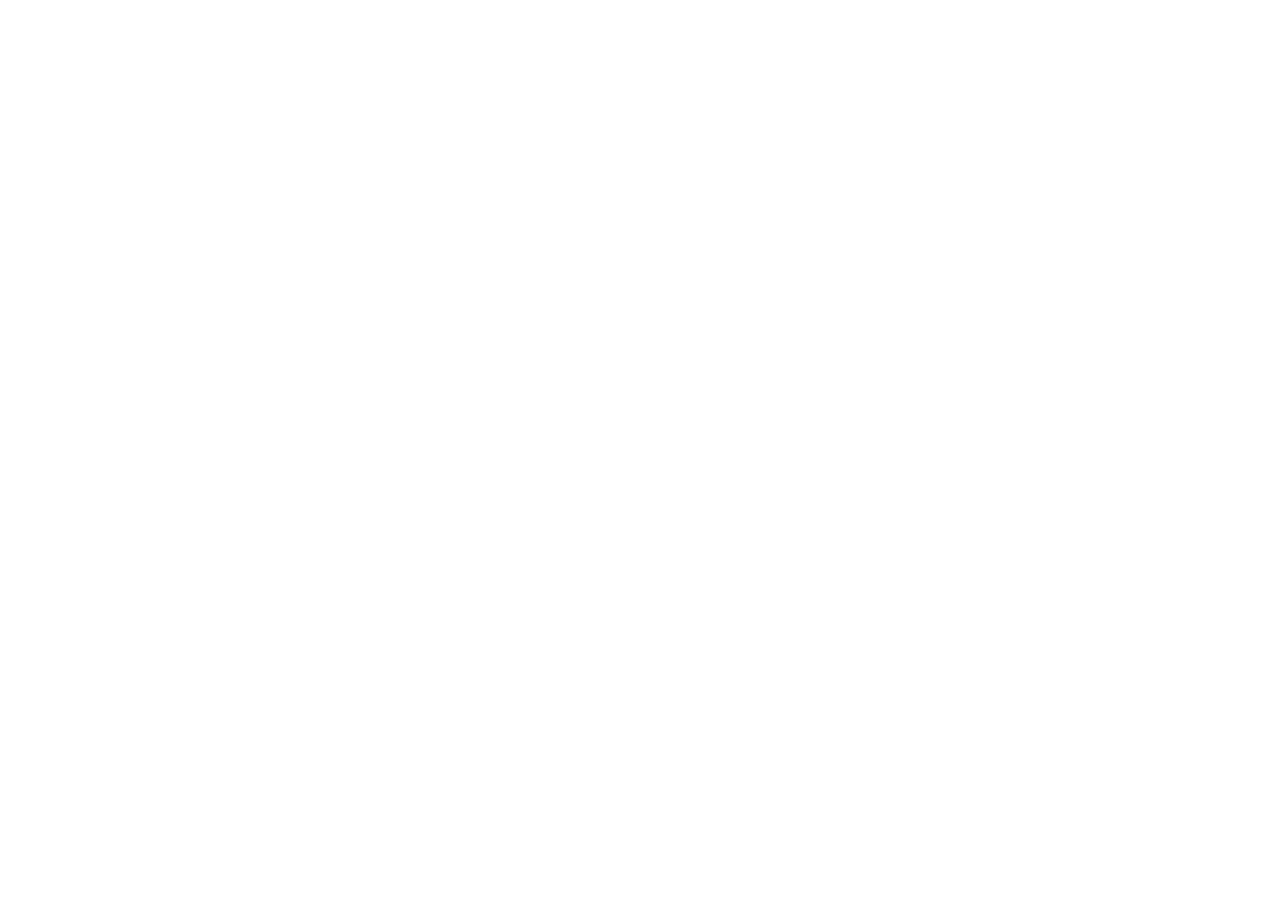
==== catering-events.html @ 167473fc "organizing folder and files, crerate html pages and css pages. Add images and icons and base html an" ====
<!DOCTYPE html>
<html lang="en">
<head>
    <meta charset="UTF-8">
    <meta name="viewport" content="width=device-width, initial-scale=1.0">
    
    <!-- Fonts from Google Fonts - Autour One and Inter -->
     <link rel="preconnect" href="https://fonts.googleapis.com">
<link rel="preconnect" href="https://fonts.gstatic.com" crossorigin>
<link href="https://fonts.googleapis.com/css2?family=Autour+One&family=Inter:ital,opsz,wght@0,14..32,100..900;1,14..32,100..900&display=swap" rel="stylesheet">

    <!-- CSS Link -->
     <link rel="stylesheet" href="css/main.css">
     
    <title>Catering & Events Page</title>
</head>
<body>
    
</body>
</html>
---- css/main.css ----
/* http://meyerweb.com/eric/tools/css/reset/ 
   v2.0 | 20110126
   License: none (public domain)
*/

html, body, div, span, applet, object, iframe,
h1, h2, h3, h4, h5, h6, p, blockquote, pre,
a, abbr, acronym, address, big, cite, code,
del, dfn, em, img, ins, kbd, q, s, samp,
small, strike, strong, sub, sup, tt, var,
b, u, i, center,
dl, dt, dd, ol, ul, li,
fieldset, form, label, legend,
table, caption, tbody, tfoot, thead, tr, th, td,
article, aside, canvas, details, embed, 
figure, figcaption, footer, header, hgroup, 
menu, nav, output, ruby, section, summary,
time, mark, audio, video {
	margin: 0;
	padding: 0;
	border: 0;
	font-size: 100%;
	font: inherit;
	vertical-align: baseline;
}
/* HTML5 display-role reset for older browsers */
article, aside, details, figcaption, figure, 
footer, header, hgroup, menu, nav, section {
	display: block;
}
body {
	line-height: 1;
}
ol, ul {
	list-style: none;
}
blockquote, q {
	quotes: none;
}
blockquote:before, blockquote:after,
q:before, q:after {
	content: '';
	content: none;
}
table {
	border-collapse: collapse;
	border-spacing: 0;
}
/***********************
END OF CSS RESET  
************************/

/* MY STYLING */
/* I gonna start stablishing the root to create the colour palette that I used on Figma and the fonts and sizes to try to maintain a pattern for the website */
:root{
    /* MY COLOURS */
    --eggplant: #8C3573;
    --avocado: #ABC510;
    --pumpkin: #FF991C;
    --beige: #F0EAD6;
    --brown: #704214;

    /* MY FONTS (FAMILIES) */
    --font-heading: "Autour One", serif;
    --font-body: "Inter", sans-serif;

    /* FONT SIZES (for Mobile Version) based on my Figma Design
    I found the values in px on Figma and I converted in a Website that I found on Google to put them into rem */
    /* HEADING SIZES */
    --fs-h1: 2rem; /* 32px */
    --fs-h2: 1.375rem; /* 22px */
    --fs-h3: 1.25rem; /* 20px */
    --fs-h4: 1rem; /* 16px */

    /* BODY TEXT SIZES */
    --fs-body: 1rem; /* 16px */ /* For some paragraphs because varies based on the size of the screen */
    --fs-body-small: 0.75rem; /* 12px */

    /* BUTTON SIZES */
    --fs-button: 1rem; /* 16px */ /* There are some buttons in my page what I needed to put smaller that's why there're 2 different sizes of the font-button */
    --fs-button-small: 0.75rem; /* 12px */
}
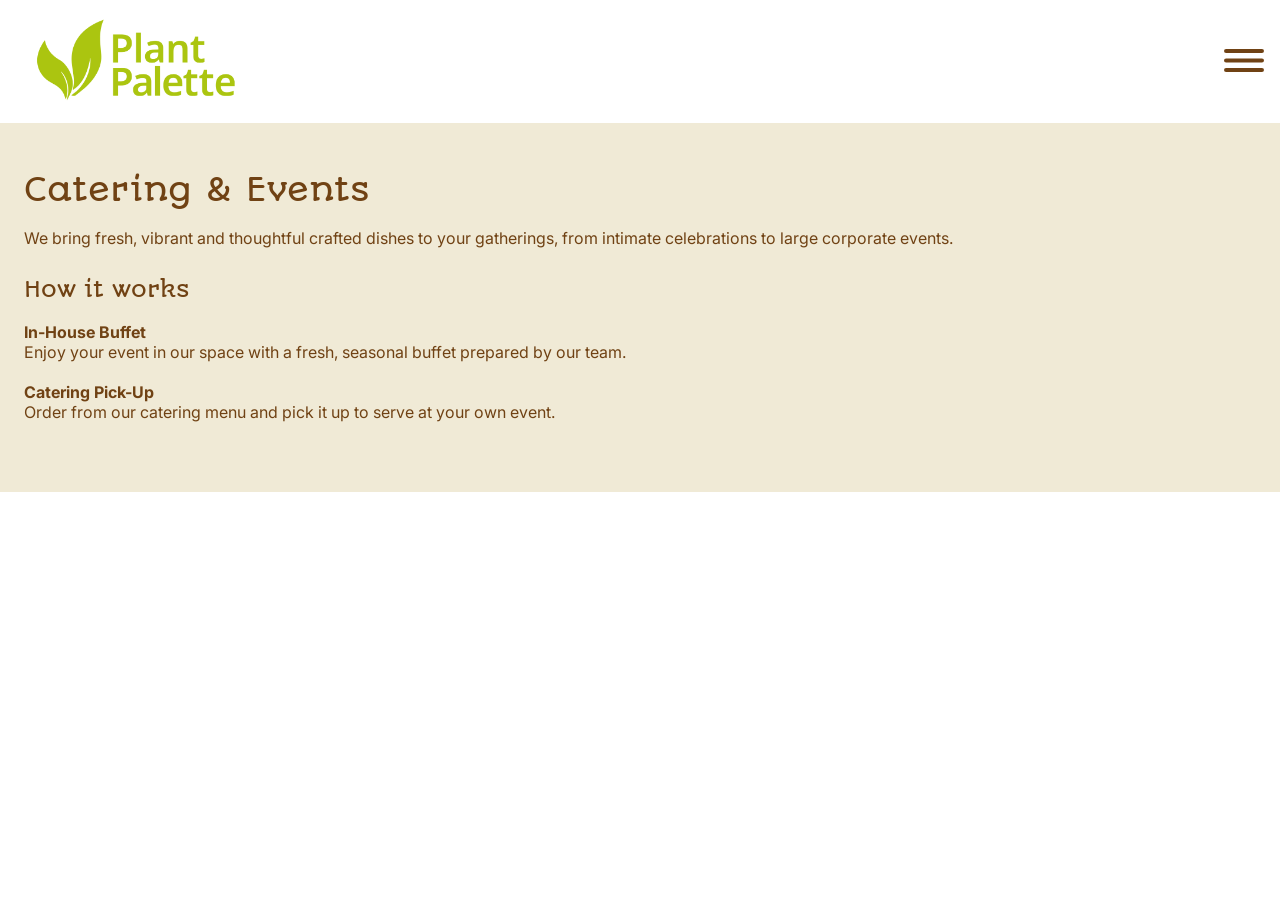
==== commit d77249da: "header and 1st section of the page" ====
--- a/catering-events.html
+++ b/catering-events.html
@@ -15,6 +15,66 @@
     <title>Catering & Events Page</title>
 </head>
 <body>
-    
+    <!-- HEADER
+     LOGO + HAMBURGUER + LINE SECTION DIVIDER 
+     I copied and pasted the same header from the other pages -->
+    <!-- Organazing the Header Menu for Mobile First wich is a Hamburguer Menu Icon to open the dropdown to the menu for mvoile, the icon I did on Figma as SVG as well the x-button to close the hambuguer -->
+    <header class="site-header"> <!-- This is the class for the whole header -->
+        <!-- For this section and probably for the footer I just copied and pasted from my index.html because the header and the footer are the same in all pages. As I said, I copied and pasted from my index.html so the code for this section is the same and the comments as well. The new comments is gonna appear at some point while I'm developing the body of the site -->
+
+        <!-- DROPDOWN MENU - HAMBURGUER AND X -->
+         <input type="checkbox" id="dropdown-box" class="dropdown-checkbox">
+
+        <!-- Div for the top of the header of the page, when it is logo and the hamburguer icon -->
+        <div class="header-top">
+            <!-- LOGO -->
+             <a href="index.html" class="logo">
+                <img src="assets/images/logo-plantpalette.png" alt="Plant Palette Green Logo">
+             </a>
+
+            <!-- Hamburguer ICON - for the mobile's menu -->
+              <label for="dropdown-box" class="dropdown-open">
+                <img src="assets/icons/hamburguer-menu-icon.svg" alt="Hamburguer Icon to open the mobile's menu">
+              </label>
+        </div>
+
+            <!-- MENU MOBILE -->
+             <nav class="mobile-nav">
+                <!-- X ICON to close the dropdown that I opened using the hamburguer -->
+                 <label for="dropdown-box" class="dropdown-close">
+                    <img src="assets/icons/x-button.svg" alt="X Button to close the dropdown menu">
+                 </label>
+
+                 <!-- List for the Navigation Menu properly -->
+                  <ul>
+                    <li><a href="index.html">Home</a></li>
+                    <li><a href="#">About</a></li>
+                    <li><a href="menu.html">Our Menu</a></li>
+                    <li><a href="catering-events.html">Catering & Events</a></li>
+                    <li><a href="#">Contact</a></li>
+                    <!-- Pages that I put # it is pages that I have in the Menu but they're not designed. The other ones, I linked to their own page. -->
+                  </ul>
+             </nav>
+    </header>
+
+    <!-- 1ST SECTION - CATERING & EVENTS/HOW IT WORKS -->
+     <section class="catering-hero">
+        <h1 class="catering-title">Catering & Events</h1>
+        <p class="catering-intro">
+            We bring fresh, vibrant and thoughtful crafted dishes to your gatherings, from intimate celebrations to large corporate events.
+        </p>
+
+        <h2 class="catering-subtitle">How it works</h2>
+
+        <div class="catering-option">
+            <p class="catering-option-title">In-House Buffet</p>
+            <p class="catering-option-text">Enjoy your event in our space with a fresh, seasonal buffet prepared by our team.</p>
+        </div>
+
+        <div class="catering-option">
+            <p class="catering-option-title">Catering Pick-Up</p>
+            <p class="catering-option-text">Order from our catering menu and pick it up to serve at your own event.</p>
+        </div>
+     </section>
 </body>
 </html>
--- a/css/main.css
+++ b/css/main.css
@@ -79,4 +79,630 @@
     /* BUTTON SIZES */
     --fs-button: 1rem; /* 16px */ /* There are some buttons in my page what I needed to put smaller that's why there're 2 different sizes of the font-button */
     --fs-button-small: 0.75rem; /* 12px */
-}+}
+
+/* Setting the sizes and colours, the characteristics of the text based on my Figma design */
+body{
+    font-family: var(--font-body);
+    font-size: var(--fs-body);
+    color: var(--brown);
+    background-color: white;
+}
+
+h1{ /* The H1 I just used for the text in the overlay for the hero banner image */
+    font-family: var(--font-heading);
+    font-size: var(--fs-h1);
+    color: var(--beige);
+}
+
+/* Most of the others "h" is brown, but there are some specific points that is beige, and for this I gonna do in the point specifically, but since most of them are brown i gonna set it up as brown */
+h2{
+    font-family: var(--font-heading);
+    font-size: var(--fs-h2);
+    color: var(--brown);
+}
+
+h3{
+    font-family: var(--font-heading);
+    font-size: var(--fs-h3);
+    color: var(--brown);
+}
+
+h4{
+    font-family: var(--font-heading);
+    font-size: var(--fs-h4);
+    color: var(--brown);
+}
+
+/* I have 2 different types of paragraphs, in some cases they're body-small and other cases they're just body. I choose to put as body (16px) to pick the specific sections that I used 12px to change in that section  */
+p{
+    font-family: var(--font-body);
+    font-size: var(--fs-body);
+    color: var(--brown);
+}
+
+/* HEADER - MENU NAV */
+/* Styling the Dropdown Menu */
+.dropdown-checkbox{
+    display: none; /* To hide the checkbox */
+}
+
+.header-top{
+    display: flex; /* To put the items in a row because flex as a default is a row. So at this point the logo and the hamburguer are in the same row */
+    justify-content: space-between;
+    align-items: center;
+    padding: 1rem;
+}
+
+.dropdown-open img{ /* Adjusting the size of the hamburguer icon */
+    width: 40px;
+    height: auto;
+    cursor: pointer;
+}
+
+.logo img{ /* Adjusting the size of the logo */
+    width: 240px;
+    height: auto;
+}
+
+/* Setting the nav-menu "inside" of the hamburguer with it own features like colours and text */
+.mobile-nav{
+    position: fixed; /* This is to fix the menu to do not scroll with the page */
+    top: -100%; /* starts out of the screen and comes from the top like "hidding" */
+    right: 0; /* to maintain it on the right side because the icon is there */
+    width: 40%; /* the size of the box */
+    height: auto; /* Adjust automatically based on the text inside */
+    background-color: var(--brown);
+    padding: 2rem 1.5rem;
+    display: flex;
+    flex-direction: column;
+    gap: 1.5rem;
+    transition: top 0.3s ease-in-out; /* top means the transition comes from the top sliding vertically */
+    z-index: 999999; /* When I finished my Hero Section and tried the hamburguer, it was behind the hero, so I put a z-index in a higher number to tell that menu is in front of everything in the world */
+}
+
+#dropdown-box:checked ~ .mobile-nav { /* This means when this id is checked the dropdown has to show the sibling .mobile-nav which comes after the dropdown-box. It's like: when the checkbox is checked, slect the sibiling .mobile-nav to appear */
+    top: 0; /* The direction of the menu. Here I have to say that the top that I hidded above (top: -100%) needs to come and show from and stayed at the top */
+}
+
+/* Adjusting the text of the nev inside of the box according to the Figma Design */
+.mobile-nav ul li a{
+    display: block; /* To make this thing behaves like a block */
+    color: var(--beige);
+    font-family: var(--font-heading);
+    font-size: var(--fs-h4);
+    text-decoration: none; /* To remove the underline default for nav links */
+    text-transform: uppercase;
+    padding: 1rem 0; /* The space between the elements inside of the box */
+    border-bottom: 2px solid var(--beige); /* The lines between the text like I have in my design */
+    text-align: left;
+}
+
+.mobile-nav {
+    border-radius: 0 0 8px 8px; /* to put the border in the bottom of the box rounded */
+}
+
+.dropdown-close{
+    display: flex;
+    justify-content: flex-end;
+    cursor: pointer; /* I noticed that just the X wasn't showing the little hand to indicate that's clicable, so I did the same thing that I did for the hamburguer */
+}
+
+header {
+    border-bottom: 3px solid var(--beige); /* I have a line to divide the sections but this line belongs to the header because for me in the designer means finished the header to start the body of the website */
+}
+
+
+/* HERO BANNER SECTION */
+.hero{
+    position: relative; /* This is my reference point, that's why is relative, for the things that becomes after are relative to this one */
+    width: 100%;
+    overflow: hidden; /* To maintain everything inside of the border-radius just to avoid things scape */
+    border-radius: 10px;
+    margin-top: 1rem; /* To give some space between the section and the line of the header */
+}
+
+.hero img {
+    width: 100%; /* to fill the whole space of the section */
+    height: 437px; /* this values were based on my Figma design values */
+    object-fit: cover; /* To fill the entire space even if it means to cut a little bit the image, maintain things proporcional */
+    object-position: center; /* Once I did obect-fit:cover I have to tell how or where to cut, so this means to cut equally both sides */
+    display: block;
+    position: relative;
+    z-index: 0;
+}
+
+/* HERO OVERLAY */
+.hero::before{
+    content: "";
+    position: absolute; /* This absolute is related to the position:relative I did above */
+    inset: 0;
+    background-color: rgba(0, 0, 0, 0.25); /* Based on my Figma design my overlay is black with a 25% of opacity */
+    z-index: 1; /* To keep the overlay in front of the image */
+    border-radius: inherit; /* To pick the radius that I did before */
+}
+
+/* HERO TEXT */
+.hero-content{
+    position: absolute;
+    inset: 0; /* To set the place of the element and tell where it is, but only works when has a position defined */
+    z-index: 2;
+    padding: 2rem;
+}
+
+.hero-content h1 {
+    font-family: var(--font-heading);
+    font-size: var(--fs-h1);
+    line-height: 1.8; /* to give some space between lines */
+    margin-bottom: 1rem; /* space between h1 and the p that comes after */
+    color: var(--beige);
+    max-width: 28rem; /* To avoid the text becames too wide */
+    text-shadow: 0 2px 5px rgba(0, 0, 0, 0.25); /* To put the drop shadow as I have on Figma, my values are Y = 2, Blur = 5 and Black opacity in 25% */
+}
+
+.hero-content p {
+    color: var(--beige);
+    font-size: 1rem;
+    line-height: 1.5;
+    margin-bottom: 1.2rem; /* the space between the paragraph and the buttons that comes after */
+    max-width: 26rem; /* To avoid the text becames too wide */
+    text-shadow: 0 2px 5px rgba(0, 0, 0, 0.25); /* To put the drop shadow as I have on Figma, my values are Y = 2, Blur = 5 and Black opacity in 25% */
+}
+
+/* HERO BUTTONS */
+.hero-buttons {
+    display: flex;
+    flex-direction: column; /* To adjust the buttons to become one above the other, it was one beside the other befor */
+    gap: 1rem; /* the space between buttons */
+}
+
+.btn-menu,
+.btn-catering {
+    display: inline-block; /* To maintain the element in the same line to do not broke to another line instead */
+    background-color: var(--avocado);
+    color: var(--brown);
+    padding: 0.75rem 1rem;
+    width: fit-content; /* I tried to change the X axis on padding but didn't work so I did this to keep the size of the button accordingly to the text inside */
+    border-radius: 50px;
+    font-family: var(--font-heading);
+    text-transform: uppercase; /* I know it's already uppercase on html but i prefer to be safe and organized */
+    text-align: left;
+    text-decoration: none;
+    box-shadow: 0 4px 4px rgba(0,0,0,0.25);
+}
+
+.btn-menu:hover{
+    background-color: var(--beige);
+}
+
+.btn-catering:hover{
+    background-color: var(--beige);
+}
+
+/* PAST EVENTS AT PLANT PALETTE */
+.events-section {
+    padding: 1.5rem 1rem; /* This creates space in the top of the section and in the left and right side */
+}
+
+.events-section h2 {
+    margin-bottom: 1rem; /* The space between the h2 and the p after */
+}
+
+.events-text-regular {
+    font-size: var(--fs-body-small); /* This is the size of this exceptional paragraph (12px) */
+    line-height: 1.5; /* I did this to enhance the readibility */
+    margin-bottom: 1rem; /* The space between paragraphs */
+    color: var(--brown); 
+}
+
+.events-text-bold {
+    font-size: var(--fs-body-small); /* This is the size of this exceptional paragraph (12px) */
+    font-weight: 700; /* This part of the paragraph is bold that's why I did 700 */
+    line-height: 1.5;
+    margin-bottom: 1.5rem; /* The space between the end of this paragraph and the picture */
+    color: var(--brown);
+}
+
+/* I know in my prototypes I have an arrow in the both sides to indicate that would be a slide and the arrows supposed to be a button when you clicked slides to the others pictures, I kind knew I can do that with something in Bootstrap but I wasn't safe and also I was afraid to don't finish the whole assignment, so I choose to do the content properly and these details if I have time I'll include, but if I don't, at least I have mostly of my design coded */
+.events-images {
+    display: flex; /* To put the images beside each other */
+    gap: 1rem;
+    margin-bottom: 1.5rem;
+}
+
+.events-images img {
+    width: 50%;
+    height: auto;
+    border-radius: 10px;
+    object-fit: cover;
+}
+
+/* For the buttons I just copy and paste the previous one that I did before to maintain the pattern of them */
+.btn-events {
+    display: inline-block;
+    background-color: var(--avocado);
+    color: var(--brown);
+    padding: 0.75rem 1rem;
+    width: fit-content;
+    border-radius: 50px;
+    font-family: var(--font-heading);
+    text-transform: uppercase;
+    text-decoration: none;
+    box-shadow: 0 4px 4px rgba(0,0,0,0.25); /* All of my buttons has a drop shadow with this values on Figma */
+}
+
+.btn-events:hover {
+    background-color: var(--beige);
+    color: var(--brown);
+}
+
+/* I tried to align the button in the center in the .btn-events but didn't work, I tried doing same thing on .events-section but made all the section centered as I imagined, so I choose to create a div on html to envolve just the buttons and align center like I did below */
+.events-btn-wrapper{
+    text-align: center;
+}
+
+/* ABOUT BOX
+There's no about page, but I did this box in the home pretending, like, if I have an about page this section is related to it. So I did a box, and inside this box an image telling about the producers, values and misson of the company very briefly and a button to go to the about if I had one */
+.about-section {
+    padding: 1.5rem 1rem;
+}
+
+.about-box {
+    border: 1px solid var(--brown);
+    border-radius: 10px;
+    padding: 1rem;
+}
+
+.about-image {
+    width: 100%;
+    height: auto;
+    border-radius: 10px;
+    margin-bottom: 1rem;
+    object-fit: cover;
+}
+
+.about-text {
+    font-size: var(--fs-body); /* The font that has 16px */
+    color: var(--brown);
+    line-height: 1.5; /* All these values I tried to keep the same. I don't remember what exactly I used on Figma, but here I'm just trying and which fits better I keep */
+    margin-bottom: 1.5rem;
+}
+
+.btn-about { /* The button I just copy and paste what I did before because they all the same */
+    display: inline-block; /* Tells the button to behave as an inline element, just use the space that they need to, without strethcing */
+    background-color: var(--avocado);
+    color: var(--brown);
+    padding: 0.75rem 1rem;
+    width: fit-content; /* I did this to maintain the button in the size of the text (content) inside. To fit the size based on the content */
+    border-radius: 50px;
+    font-family: var(--font-heading);
+    text-transform: uppercase;
+    text-decoration: none;
+    box-shadow: 0 4px 4px rgba(0,0,0,0.25); /* All of my buttons has a drop shadow with this values on Figma */
+}
+
+.btn-about:hover {
+    background-color: var(--beige);
+    color: var(--brown);
+}
+
+/* FOOTER */
+/* The line to divide the sections */
+.footer-divider{
+    border-bottom: 3px solid var(--beige); /* The same I did in the header because it's the same line */
+    margin-bottom: 1.5rem; /* To create some space between the line and the content in the footer */
+}
+
+/* LEFT SIDE - FOOTER */
+.footer-logo {
+    width: 150px; /* I tried the sizes manually and what looks similar I keep */
+    height: auto;
+    margin-bottom: 1rem;
+}
+
+.footer-menu a {
+    display: block; /* to make one after another */
+    font-size: 16px;
+    color: var(--brown);
+    text-decoration: none;
+    margin-bottom: 0.5rem;
+    margin-left: 1rem; /* To align a little bit in the right with the logo image */
+    transition: color 0.3s ease; /* To animate a little bit the hover state when the mouse comes and smoothly transition from brown to green */
+}
+
+.footer-menu a:hover {
+    color: var(--avocado); /* hover green */
+}
+
+/* RIGHT SIDE - FOOTER */
+.footer-follow {
+    color: var(--brown);
+    font-size: var(--fs-body);
+    margin-bottom: 0.5rem;
+}
+
+.footer-social {
+    display: flex;
+    gap: 0.2rem; /* The space between the icons*/
+    margin-bottom: 1.5rem;
+}
+
+.social-icon {
+    width: 21px;
+    height: auto;
+    cursor: pointer;
+    transition: opacity 0.3s ease; /* I did this transition when the hover is activated the opacity reduces a little bit */
+}
+
+.social-icon:hover {
+    opacity: 0.7;
+}
+
+.footer-subscribe-title {
+    color: var(--brown);
+    font-size: var(--fs-body);
+    margin-bottom: 0.5rem;
+}
+
+.footer-subscribe-box {
+    background-color: var(--beige);
+    border-radius: 10px;
+    padding: 0.5rem 0.75rem;
+    display: flex; /* To put my input and my arrow button beside each other */
+    align-items: center;
+    gap: 0.5rem;
+    width: fit-content;
+    margin-bottom: 2rem;
+}
+
+.footer-input {
+    border: none;
+    background: transparent; /* To make the box of the input of the email transparent to use just the beige box as the input box */
+    font-size: var(--fs-body);
+    outline: none;
+}
+
+.footer-submit { /* To remove the box around the arrow to keep just the brown arrow as a button to submit the form */
+    background: none; 
+    border: none;
+    cursor: pointer;
+    padding: 0;
+}
+
+.arrow-icon {
+    width: 20px; 
+    height: auto;
+}
+
+/* Putting them beside each other */
+.footer-content {
+    display: flex; /* To put them in the same row beside each other according left and right side as I did to organize my divs on html */
+    justify-content: space-between;
+    align-items: flex-start;
+    gap: 1rem;
+    padding: 1rem 0;
+}
+
+/**************
+   MENU PAGE
+***************/
+/* HERO SECTION */
+.menu-hero {
+    padding: 0 1rem; /* some space on the left and right side */
+    margin-top: 1rem; /* space in the top of the image, between the end of the line and the beginning of the image */
+}
+
+.menu-hero-image {
+    width: 100%;
+    height: 437px;/* I found this value on my figma design. At first didn't work because the image was kind of distorted, so I did object-fit to cut the image as need to fit in the size that I wanted to */
+    object-fit: cover;
+    border-radius: 10px; 
+    display: block;
+}
+
+/* MENU SECTION
+TITLE AND SUBTITLE 
+ICONS */
+.menu-section {
+    padding: 0 1rem; /* spaces on the left and right */
+    margin-top: 1.5rem;
+}
+
+.menu-subtitle {
+    text-align: center;
+    font-size: var(--fs-h2);
+    color: var(--brown);
+    margin-bottom: 1rem;
+}
+
+.menu-title {
+    font-size: var(--fs-h1); 
+    color: var(--brown);
+    margin-bottom: 1rem;
+    text-align: left; /* It was already aligned to the left but I prefer to put just to be safe, something could happens in coding and scares me so I prefer to be safe than sorry */
+}
+
+/* ICONS ROW PART */
+.menu-icons-row {
+    display: flex;
+    flex-direction: column; /* to put the icons in like two of them in one line, and the other two below */
+    gap: 0.5rem;
+}
+
+.menu-icons-line {
+    display: flex;
+    gap: 1rem;
+    margin-bottom: 0.5rem; /* space between the lines of the icons */
+}
+
+.menu-icon-item,
+.menu-icon-item2 {
+    display: flex;
+    align-items: center;
+    gap: 0.25rem;
+}
+
+.menu-icon-item img {
+    width: 30px;   /* I choose the value based on what looks similar to me */
+    height: auto;
+}
+
+.menu-icon-item2 img { /* Also I created a different class for the group of gf and nf because on my Figma this ones are smaller than the others, so they're not the same size, so to adjust this manually I prefered to separate them in different classes */
+    width: 39px;   /* I choose the value based on what looks similar to me. */
+    height: auto;
+}
+
+.menu-icon-label {
+    font-size: var(--fs-body);
+    color: var(--brown);
+}
+
+/* MENU CARDS */
+/* CARD 1 */
+
+/* BOX OF THE CARD */
+.menu-card {
+    background-color: white;
+    border-radius: 10px;
+    padding: 1rem;
+    display: flex;
+    gap: 0.75rem;
+    box-shadow: 2px 2px 2px 4px rgba(242, 211, 181, 0.4); /* light beige based on the figma design. I was increasing/decreasing the px based on what looked similar to me and makes the box more noticeable */
+    margin-bottom: 1.5rem;
+    margin-top: 1.5rem;
+    margin-left: 1rem;
+    margin-right: 1rem; /* Sometimes my padding works for space on the left and right, but sometimes don't, also I never remember which value is what, I do them by trying and see what happens but it's hard to me to memorize so for this case I choose to put margin-left/right/top/bottom because it's more clear to me */
+}
+
+.menu-card-image-wrapper {
+    position: relative;
+}
+
+.menu-card-image {
+    width: 150px; /* I adjust according I thought was similar, trying different values until I found one that I liked */
+    height: 150px; /* same here but in my wireframes the images are more rectangle than square, but I couldn't figure it out so I did as a square because fits better to the box */
+    object-fit: cover;
+    border-radius: 10px; /* Based on my figma design */
+}
+
+.menu-card-icons {
+    position: absolute;
+    top: 6px;
+    right: 6px;
+    display: flex;
+    gap: 0.2px; /* The space between the icons */
+    filter: drop-shadow(0px 4px 4px rgba(0,0,0,0.25)); /* To create the drop-shadow around the icons */
+}
+
+.menu-card-icons img {
+    width: 20px; /* The size of my icons were based on what I tought was similar to the wireframe */
+    height: auto;
+}
+
+.menu-card-content {
+    flex: 1; /* To fit the content in the spare space, like the image is in one side, and there's a space that need to occupy so that's what this does */
+    display: flex;
+    flex-direction: column; /* to adjust the content in two columns, when the text is in a vertical column in the right side of the box */
+    justify-content: space-evenly; /* distributes the space equally, I think I used this on my figma that's why I did here */
+}
+
+.menu-card-title {
+    font-size: var(--fs-h4);
+    color: var(--brown);
+}
+
+.menu-card-description {
+    font-size: var(--fs-body); /* In my wireframes the font for the <p> is 12px but here it's too small so I kept that in 16px because looks better to me*/
+    color: var(--brown);
+    margin-top: 0.25rem;
+}
+
+.menu-card-info {
+    display: flex; /* To put the calories and price in the same line */
+    justify-content: space-between;
+    align-items: center;
+}
+
+.menu-card-calories {
+    font-size: var(--fs-body);
+    color: var(--brown);
+}
+
+.menu-card-price {
+    font-size: var(--fs-body);
+    font-weight: 700;
+    color: var(--pumpkin);
+}
+
+/* Vegan Icon for the Card2 because the size of the vegan icon is different than the others I don't know why */
+.menu-card-icons img:first-child{
+    width: 16px;
+    height: auto;
+}
+
+/* BUTTON BACK
+I copied the properties from the others buttons here and just changed the class to apply the tags properly */
+.menu-back-btn { /* The button I just copy and paste what I did before because they all the same */
+    display: block; /* Fot the other buttons was inline-block but for this I did block because I wanted to align center using margin: auto to put the button in the center of the page */
+    margin: 1rem auto;
+    background-color: var(--avocado);
+    color: var(--brown);
+    padding: 0.75rem 2.5rem; /* I changed the padding to increase the size in the x axis for the button to look like more to the button in the wireframe */
+    width: fit-content; /* I did this to maintain the button in the size of the text (content) inside. To fit the size based on the content */
+    border-radius: 50px;
+    font-family: var(--font-heading);
+    text-transform: uppercase;
+    text-decoration: none;
+    box-shadow: 0 4px 4px rgba(0,0,0,0.25); /* All of my buttons has a drop shadow with this values on Figma */
+}
+
+.menu-back-btn:hover{
+    background-color: var(--beige);
+    color: var(--brown);
+}
+
+/**************************
+   CATERING & EVENTS PAGE
+***************************/
+/* HERO SECTION - Beige Background and Titles and descriptive text */
+.catering-hero {
+    background-color: var(--beige); /* the beige rectangle behind the text */
+    padding: 3rem 1.5rem; /* the space inside of the beige rectangle */
+}
+
+/* Catering & Events */
+.catering-title {
+    font-size: var(--fs-h1);
+    color: var(--brown);
+    margin-bottom: 1.5rem;
+}
+
+.catering-intro {
+    font-size: var(--fs-body);
+    color: var(--brown);
+    margin-bottom: 2rem;
+}
+
+/* How it works */
+.catering-subtitle {
+    font-size: var(--fs-h2);
+    color: var(--brown);
+    margin-bottom: 1.5rem;
+}
+
+.catering-option {
+    margin-bottom: 1.5rem;
+}
+
+.catering-option-title {
+    font-weight: 700;
+    font-size: var(--fs-body);
+    color: var(--brown);
+    margin-bottom: 0.25rem;
+}
+
+.catering-option-text {
+    font-size: var(--fs-body);
+    color: var(--brown);
+}
+
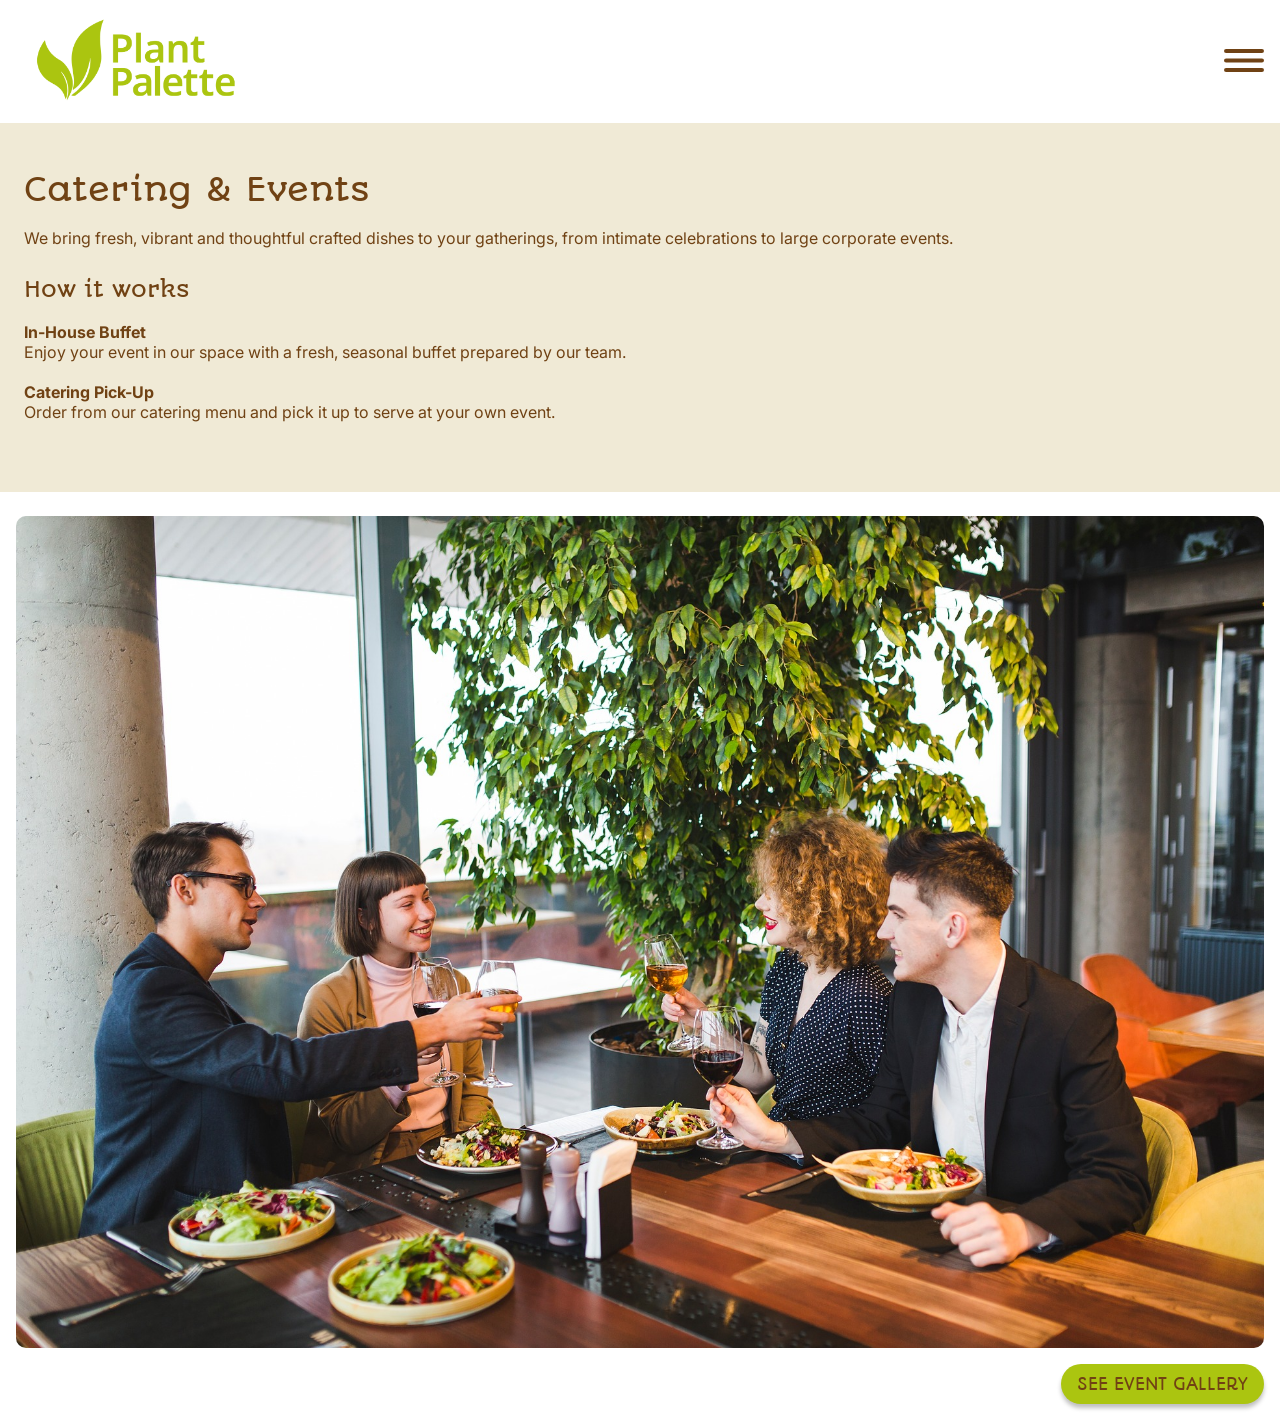
==== commit 647181e6: "event gallery section with an image and a button" ====
--- a/catering-events.html
+++ b/catering-events.html
@@ -76,5 +76,11 @@
             <p class="catering-option-text">Order from our catering menu and pick it up to serve at your own event.</p>
         </div>
      </section>
+
+     <!-- 2nd SECTION - IMAGE + BUTTON EVENT GALLERY -->
+      <section class="event-gallery">
+        <img src="assets/images/catering-events1.jpg" alt="A corporate gathering with four people in a wodden table with plates of food" class="event-gallery-image">
+        <a href="#" class="event-gallery-btn">SEE EVENT GALLERY</a>
+      </section>
 </body>
 </html>
--- a/css/main.css
+++ b/css/main.css
@@ -706,3 +706,33 @@
     color: var(--brown);
 }
 
+/* EVENT GALLERY SECTION */
+.event-gallery {
+    padding: 1.5rem 1rem; /* To give some space for the image on the left and right */
+}
+
+.event-gallery-image {
+    width: 100%;
+    border-radius: 10px; /* The corner radius I'm using the values that I have on Figma */
+    display: block;
+    margin-bottom: 1rem; /* The space between the end of the image and the button */
+}
+
+.event-gallery-btn { /* The button I just copy and paste what I did before because they all the same */
+    display: block;
+    width: fit-content; /* because the button is fitting with the content, it doesn't expand in the whole line, so helps the margin-left: auto works */
+    margin-left: auto; /* This is what makes the button goes to align to the right side of the image because, it is a block (display:block), so margin left push the button to the spare space */
+    background-color: var(--avocado);
+    color: var(--brown);
+    padding: 0.75rem 1rem;
+    border-radius: 50px;
+    font-family: var(--font-heading);
+    text-transform: uppercase;
+    text-decoration: none;
+    box-shadow: 0 4px 4px rgba(0,0,0,0.25);
+}
+
+.event-gallery-btn:hover {
+    background-color: var(--beige);
+    color: var(--brown);
+}
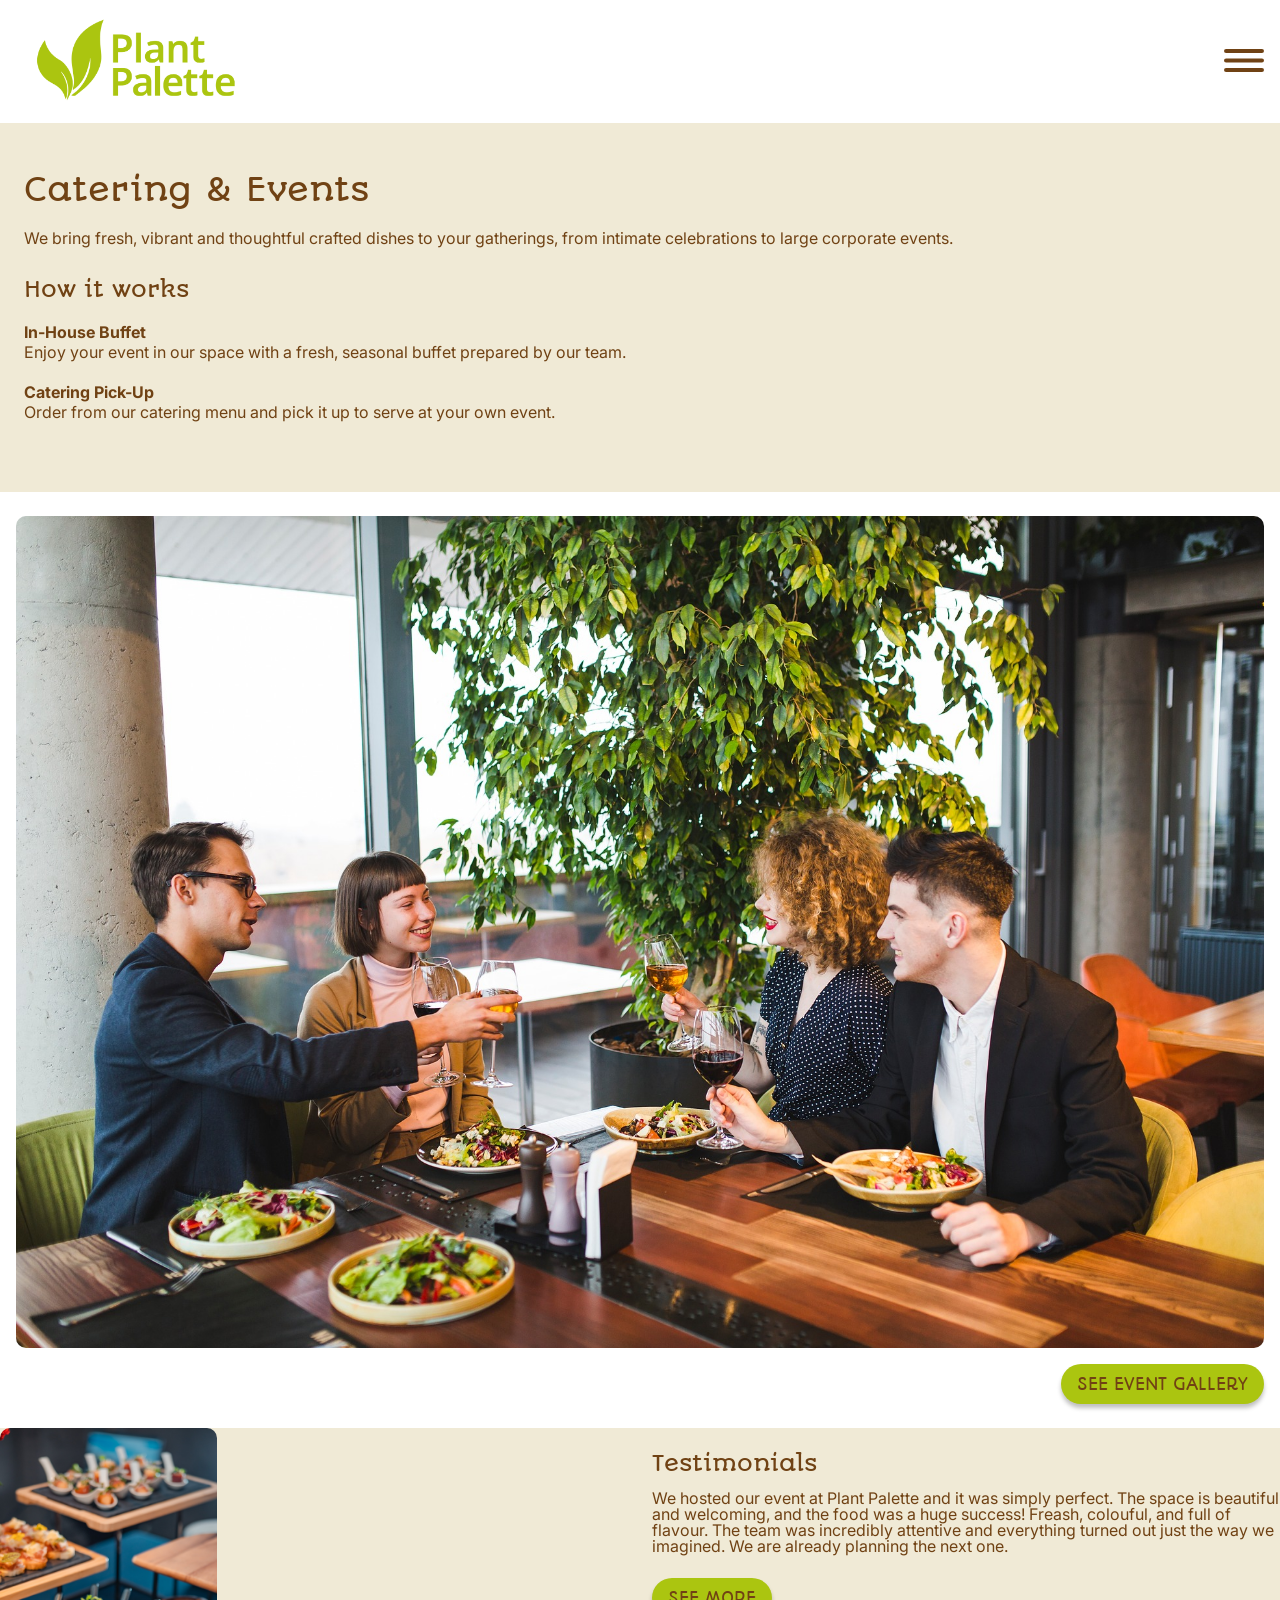
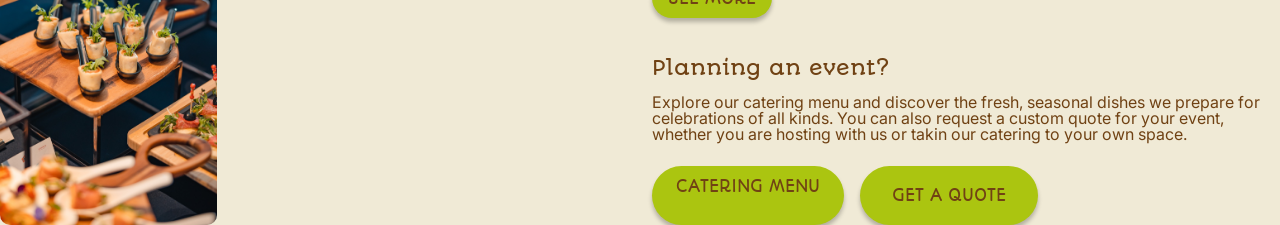
==== commit 221ee6b5: "3rd section testimonials and planning an event using grid to put in 2 columns" ====
--- a/catering-events.html
+++ b/catering-events.html
@@ -82,5 +82,27 @@
         <img src="assets/images/catering-events1.jpg" alt="A corporate gathering with four people in a wodden table with plates of food" class="event-gallery-image">
         <a href="#" class="event-gallery-btn">SEE EVENT GALLERY</a>
       </section>
+
+      <!-- 3rd SECTION - TESTIMONIALS + PLANNING AN EVENT? -->
+       <section class="event-testimonials">
+        <div class="event-testimonials-image-wrapper">
+            <img src="assets/images/testimonials-section.jpg" alt="A catering display with wooden table shelfs with finger foods" class="event-testimonials-image">
+        </div>
+
+        <div class="event-testimonials-content">
+            <h2 class="event-testimonials-title">Testimonials</h2>
+            <p class="event-testimonials-text">We hosted our event at Plant Palette and it was simply perfect. The space is beautiful and welcoming, and the food was a huge success! Freash, colouful, and full of flavour. The team was incredibly attentive and everything turned out just the way we imagined. We are already planning the next one.</p>
+            <div class="event-testimonials-button">
+                <a href="#" class="event-testimonials-btn">SEE MORE</a>
+            </div>
+
+            <h3 class="event-planning-title">Planning an event?</h3>
+            <p class="event-planning-text">Explore our catering menu and discover the fresh, seasonal dishes we prepare for celebrations of all kinds. You can also request a custom quote for your event, whether you are hosting with us or takin our catering to your own space.</p>
+            <div class="event-planning-buttons">
+                <a href="#" class="event-planning-btn1">CATERING MENU</a>
+                <a href="#" class="event-planning-btn2">GET A QUOTE</a>
+            </div>
+        </div>
+       </section>
 </body>
 </html>
--- a/css/main.css
+++ b/css/main.css
@@ -735,4 +735,120 @@
 .event-gallery-btn:hover {
     background-color: var(--beige);
     color: var(--brown);
+}
+
+/* 3rd SECTION - TESTIMONIALS AND PLANNING AN EVENT? */
+/* TESTIMONIALS PART */
+.event-testimonials {
+    background-color: var(--beige);
+    /* For this section I need two columns to put on the left the image and on the right the text and buttons, so I did grid and put 2 columns proporcionally (same size) */
+    display: grid;
+    grid-template-columns: 1fr 1fr;
+    gap: 1.5rem; /* the space between the columns */
+    /* I realized that I have a problem with things that uses grid loll, because in the midterm I remeber that was a section like this and I couldn't figure it out, and now the same, I noticed the background is not embracing the content inside. I tried height, padding, align stretch but none worked, so I left like this :( */
+}
+
+.event-testimonials-image {
+    /* The size of the image it was to narrow so instead of put width:100% I did the same size that I had on Figma */
+    width: 217px;
+    height: 100%;
+    object-fit: cover; /* Before to put this I did just the height in 100% but the image was weird so I put this to tell to cut the image based on the values that I have to maintain the quality of the image decent */
+    border-radius: 10px;
+    display: block;
+    margin-bottom: 1.5rem;
+}
+
+.event-testimonials-title {
+    font-size: var(--fs-h2);
+    color: var(--brown);
+    margin-bottom: 1rem;
+    margin-top: 1.5rem;
+}
+
+.event-testimonials-text {
+    font-size: var(--fs-body);
+    color: var(--brown);
+    margin-bottom: 1.5rem;
+}
+
+.event-testimonials-btn{
+    display: block; /* Fot the other buttons was inline-block but for this I did block because I wanted to align center using margin: auto to put the button in the center of the page */
+    /* margin: 1rem auto; */ /* there's no margin for this one because the button is aligned on the left not in the center */
+    background-color: var(--avocado);
+    color: var(--brown);
+    padding: 0.75rem 1rem; /* I changed the padding to increase the size in the x axis for the button to look like more to the button in the wireframe */
+    width: fit-content; /* I did this to maintain the button in the size of the text (content) inside. To fit the size based on the content */
+    border-radius: 50px;
+    font-family: var(--font-heading);
+    text-transform: uppercase;
+    text-decoration: none;
+    box-shadow: 0 4px 4px rgba(0,0,0,0.25); /* All of my buttons has a drop shadow with this values on Figma */
+}
+
+.event-testimonials-btn:hover {
+    background-color: var(--beige);
+    color: var(--brown);
+}
+
+/* PLANNING AN EVENT? PART */
+.event-planning-title {
+    font-size: var(--fs-h3);
+    color: var(--brown);
+    margin-bottom: 1rem;
+    margin-top: 2.5rem;
+}
+
+.event-planning-text {
+    font-size: var(--fs-body);
+    color: var(--brown);
+    margin-bottom: 1.5rem;
+}
+
+.event-planning-buttons {
+    display: flex; /* As a default flex is a row and both button are in the same line */
+    gap: 1rem;
+}
+
+.event-planning-btn1{
+    display: block; /* Fot the other buttons was inline-block but for this I did block because I wanted to align center using margin: auto to put the button in the center of the page */
+    /* margin: 1rem auto; */ /* there's no margin for this one because the button is aligned on the left not in the center */
+    background-color: var(--avocado);
+    color: var(--brown);
+    padding: 0.75rem 1.5rem; /* I changed the padding to increase the size in the x axis for the button to look like more to the button in the wireframe */
+    width: fit-content; /* I did this to maintain the button in the size of the text (content) inside. To fit the size based on the content */
+    border-radius: 50px;
+    font-family: var(--font-heading);
+    text-transform: uppercase;
+    text-decoration: none;
+    box-shadow: 0 4px 4px rgba(0,0,0,0.25); /* All of my buttons has a drop shadow with this values on Figma */
+    text-align: center; /* to align the text inside the button in the center of the button */
+}
+
+
+.event-planning-btn2{
+    display: block; /* Fot the other buttons was inline-block but for this I did block because I wanted to align center using margin: auto to put the button in the center of the page */
+    /* margin: 1rem auto; */ /* there's no margin for this one because the button is aligned on the left not in the center */
+    background-color: var(--avocado);
+    color: var(--brown);
+    padding: 0.75rem 2rem; /* I changed the padding to increase the size in the x axis for the button to look like more to the button in the wireframe */
+    width: fit-content; /* I did this to maintain the button in the size of the text (content) inside. To fit the size based on the content */
+    border-radius: 50px;
+    font-family: var(--font-heading);
+    text-transform: uppercase;
+    text-decoration: none;
+    box-shadow: 0 4px 4px rgba(0,0,0,0.25); /* All of my buttons has a drop shadow with this values on Figma */
+    /* These two below I asked AI for help because my "get a quote" button was broken in two lines and I didn't want this, so AI said this white-space: nowrap; don't allow the line broke, and after do this the text inside was too much in the top of the button, I tried text-align: center; but didn't work so I asked AI again and it said to adjust the line-height according my need, so I did */
+    white-space: nowrap;
+    line-height: 2.2;
+}
+
+
+.event-planning-btn1:hover {
+    background-color: var(--beige);
+    color: var(--brown);
+}
+
+.event-planning-btn2:hover {
+    background-color: var(--beige);
+    color: var(--brown);
 }
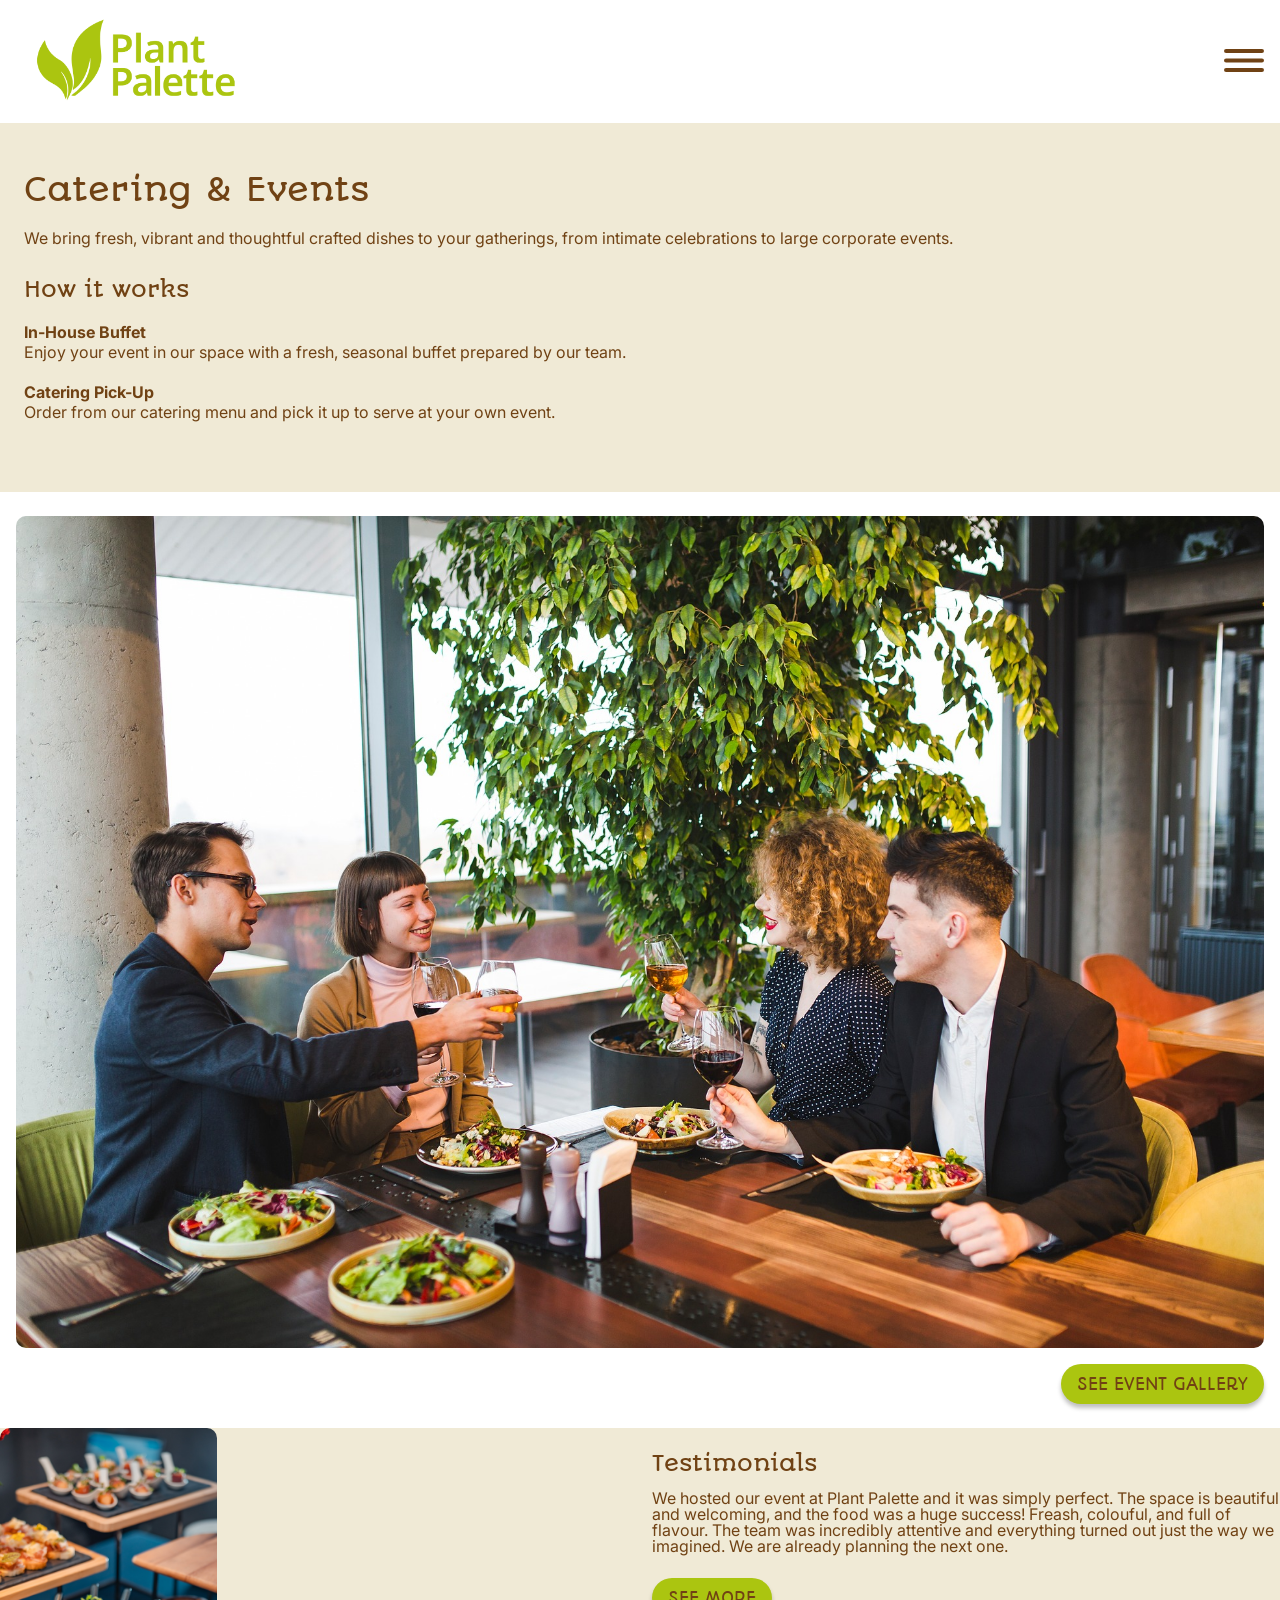
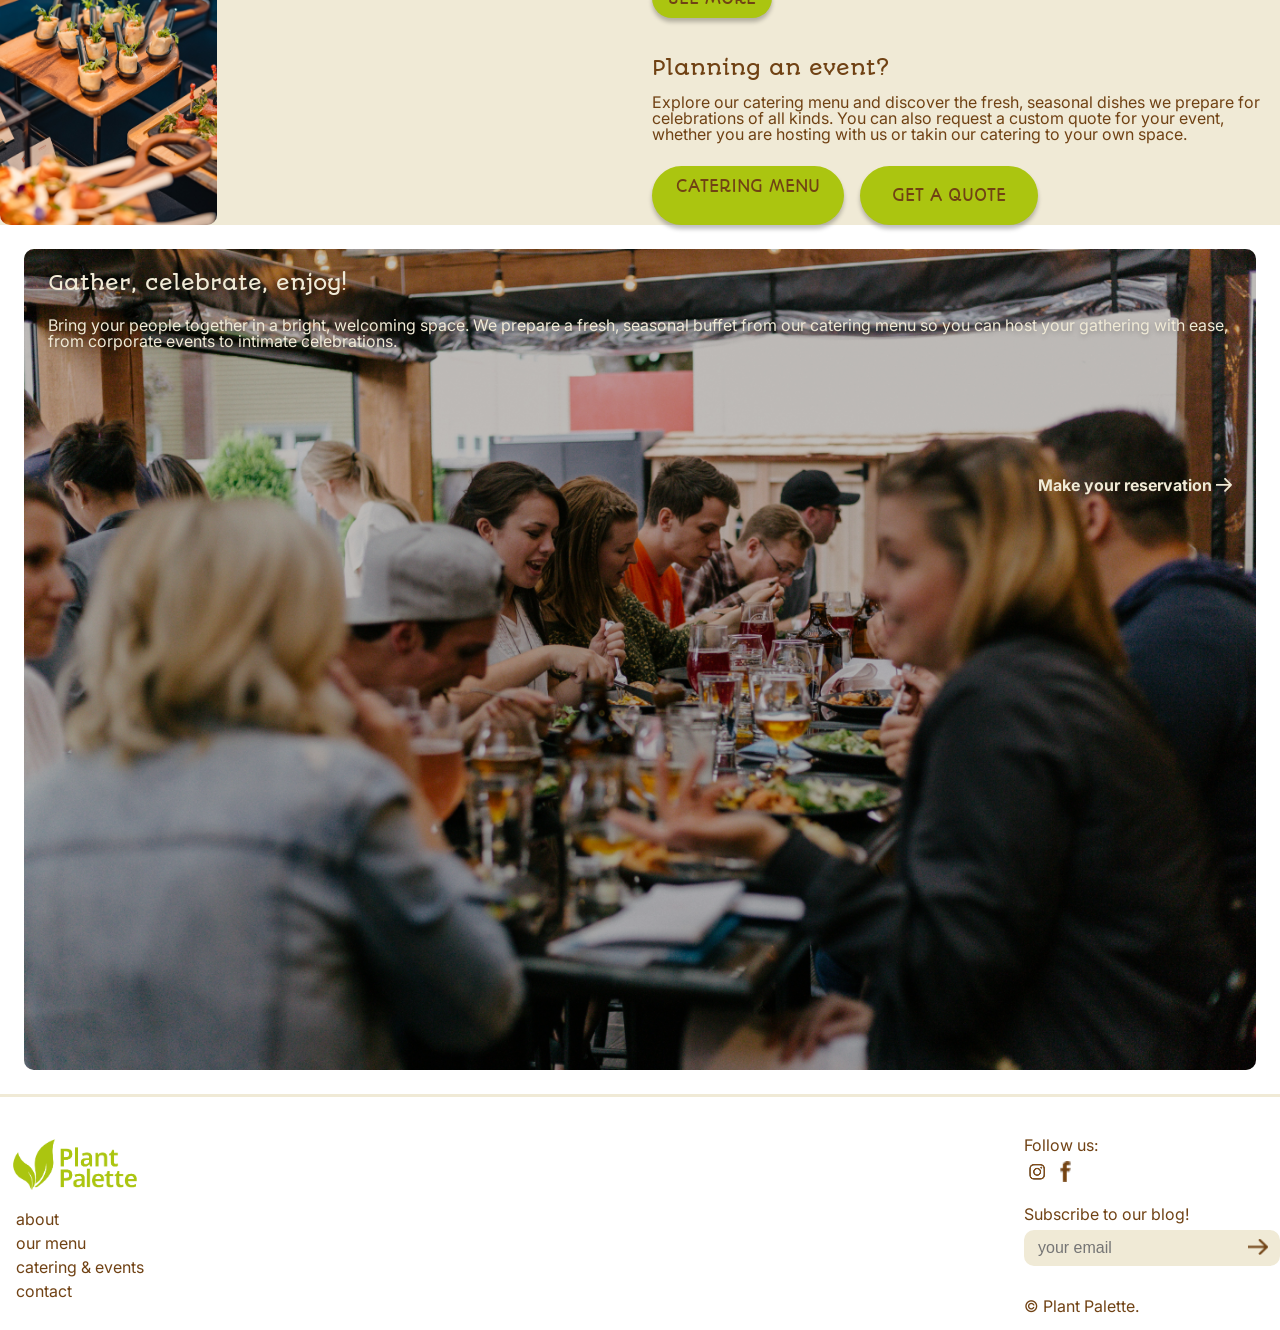
==== commit a63fc793: "4th section  gather, celebrate with an image and an overlay and text on it." ====
--- a/catering-events.html
+++ b/catering-events.html
@@ -104,5 +104,70 @@
             </div>
         </div>
        </section>
+
+       <!-- 4TH SECTION - GATHER, CELEBRATE, ENJOY! -->
+        <section class="gather-section">
+            <div class="gather-image-wrapper">
+                <img src="assets/images/catering-events3.jpg" alt="A gathering in a big table fill of food and drinks" class="gather-image">
+                <div class="gather-overlay"></div>
+
+                <div class="gather-content">
+                    <h3 class="gather-title">Gather, celebrate, enjoy!</h3>
+                    <p class="gather-text">Bring your people together in a bright, welcoming space. We prepare a fresh, seasonal buffet from our catering menu so you can host your gathering with ease, from corporate events to intimate celebrations.</p>
+
+                    <p class="gather-cta">Make your reservation
+                        <img src="assets/icons/arrow-beige.svg" alt="Small arrow to call to action button" class="gather-arrow">
+                    </p>
+                </div>
+            </div>
+        </section>
+
+        <!-- FOOTER -->
+        <footer class="footer">
+            <div class="footer-divider"></div> <!-- The line that I created to divide the sections -->
+
+            <div class="footer-content">
+                <!-- LEFT SIDE - FOOTER -->
+                <div class="footer-left">
+                <!-- Things that goes to the left size of the footer -->
+                <a href="index.html">
+                <img src="assets/images/logo-plantpalette.png" alt="Plant Palette Green Logo" class="footer-logo">
+                </a> <!-- I did this anchor tag envolving the image to linked the home page to the logo, so when you click in the logo goes to the home page -->
+
+                <nav class="footer-menu">
+                    <!-- I don't have home on my Figma because the home is when you click in the logo -->
+                    <a href="#">about</a>
+                    <a href="menu.html">our menu</a>
+                    <a href="catering-events.html">catering & events</a>
+                    <a href="#">contact</a>
+                    <!-- Pages that I put # it is pages that I have in the Menu but they're not designed. The other ones, I linked to their own page. -->
+                </nav>
+                </div>
+
+                <!-- RIGHT SIDE - FOOTER -->
+                <div class="footer-right">
+                    <p class="footer-follow">Follow us:</p>
+
+                <div class="footer-social">
+                    <!-- Instagram Icon and Link -->
+                    <a href="https://www.instagram.com/" target="_blank"></a>
+                    <img src="assets/icons/instagram-icon.png" alt="Instagram brown icon" class="social-icon">
+                    <!-- Facebook Icon and Link -->
+                    <a href="https://www.facebook.com/" target="_blank"></a>
+                    <img src="assets/icons/facebook-icon.png" alt="Facebook brown icon" class="social-icon">
+                </div>
+
+                <!-- Subscribe bar -->
+                 <p class="footer-subscribe-title">Subscribe to our blog!</p>
+                 <div class="footer-subscribe-box">
+                    <input type="email" placeholder="your email" class="footer-input">
+                    <button class="footer-submit">
+                        <img src="assets/icons/arrow-btn.png" alt="Brown arrow to submit" class="arrow-icon">
+                    </button>
+                 </div>
+                 <p class="footer-copy">© Plant Palette.</p>
+            </div>
+        </div>
+    </footer>
 </body>
 </html>
--- a/css/main.css
+++ b/css/main.css
@@ -748,6 +748,10 @@
     /* I realized that I have a problem with things that uses grid loll, because in the midterm I remeber that was a section like this and I couldn't figure it out, and now the same, I noticed the background is not embracing the content inside. I tried height, padding, align stretch but none worked, so I left like this :( */
 }
 
+.event-testimonials-content{
+    background-color: var(--beige); /* I saw your comment in my midterm saying that I have to put things in a div to menage the content inside a grid. I don't know if I did right but I had this div just for the content, so I choose to put the same backgroud colour as I have above, and kind worked. As I said, I don't know if its correct but since I achieved the expected layout I'm happy ;p */
+}
+
 .event-testimonials-image {
     /* The size of the image it was to narrow so instead of put width:100% I did the same size that I had on Figma */
     width: 217px;
@@ -851,4 +855,64 @@
 .event-planning-btn2:hover {
     background-color: var(--beige);
     color: var(--brown);
+}
+
+/* 4TH SECTION - GATHER, CELEBRATE, ENJOY! */
+.gather-section {
+    padding: 1.5rem 1.5rem;
+}
+
+.gather-image-wrapper {
+    position: relative; /* allows overlay and the text comes on top of the image */
+}
+
+.gather-image {
+    width: 100%;
+    border-radius: 10px;
+    display: block;
+}
+
+.gather-overlay {
+    position: absolute;
+    inset: 0; /* this means top, bottom, left, right = 0 */
+    background-color: rgba(0, 0, 0, 0.25); /* The black overlay with 25% of opacity */
+    border-radius: 10px;
+}
+
+.gather-content {
+    position: absolute;
+    inset: 0;
+    padding: 1.5rem;
+    display: flex;
+    flex-direction: column;
+}
+
+.gather-title {
+    font-size: var(--fs-h3);
+    color: var(--beige);
+    margin-bottom: 1.5rem;
+    text-shadow: 0 2px 5px rgba(0, 0, 0, 0.25); /* To put the drop shadow as I have on Figma, my values are Y = 2, Blur = 5 and Black opacity in 25% */
+}
+
+.gather-text {
+    font-size: var(--fs-body);
+    color: var(--beige);
+    margin-bottom: 8rem; /* to adjust the space between the end of the paragraph to the begining of the cta */
+    text-shadow: 0 2px 5px rgba(0, 0, 0, 0.25); /* To put the drop shadow as I have on Figma, my values are Y = 2, Blur = 5 and Black opacity in 25% */
+}
+
+.gather-cta {
+    font-family: var(--font-body);
+    font-weight: bold;
+    color: var(--beige);
+    align-self: flex-end; /* pushes the text to the right side */
+    display: flex;
+    align-items: center;
+    gap: 0.25rem; /* space between text and arrow */
+}
+
+.gather-arrow {
+    width: 1rem;
+    height: auto;
+    display: inline-block;
 }
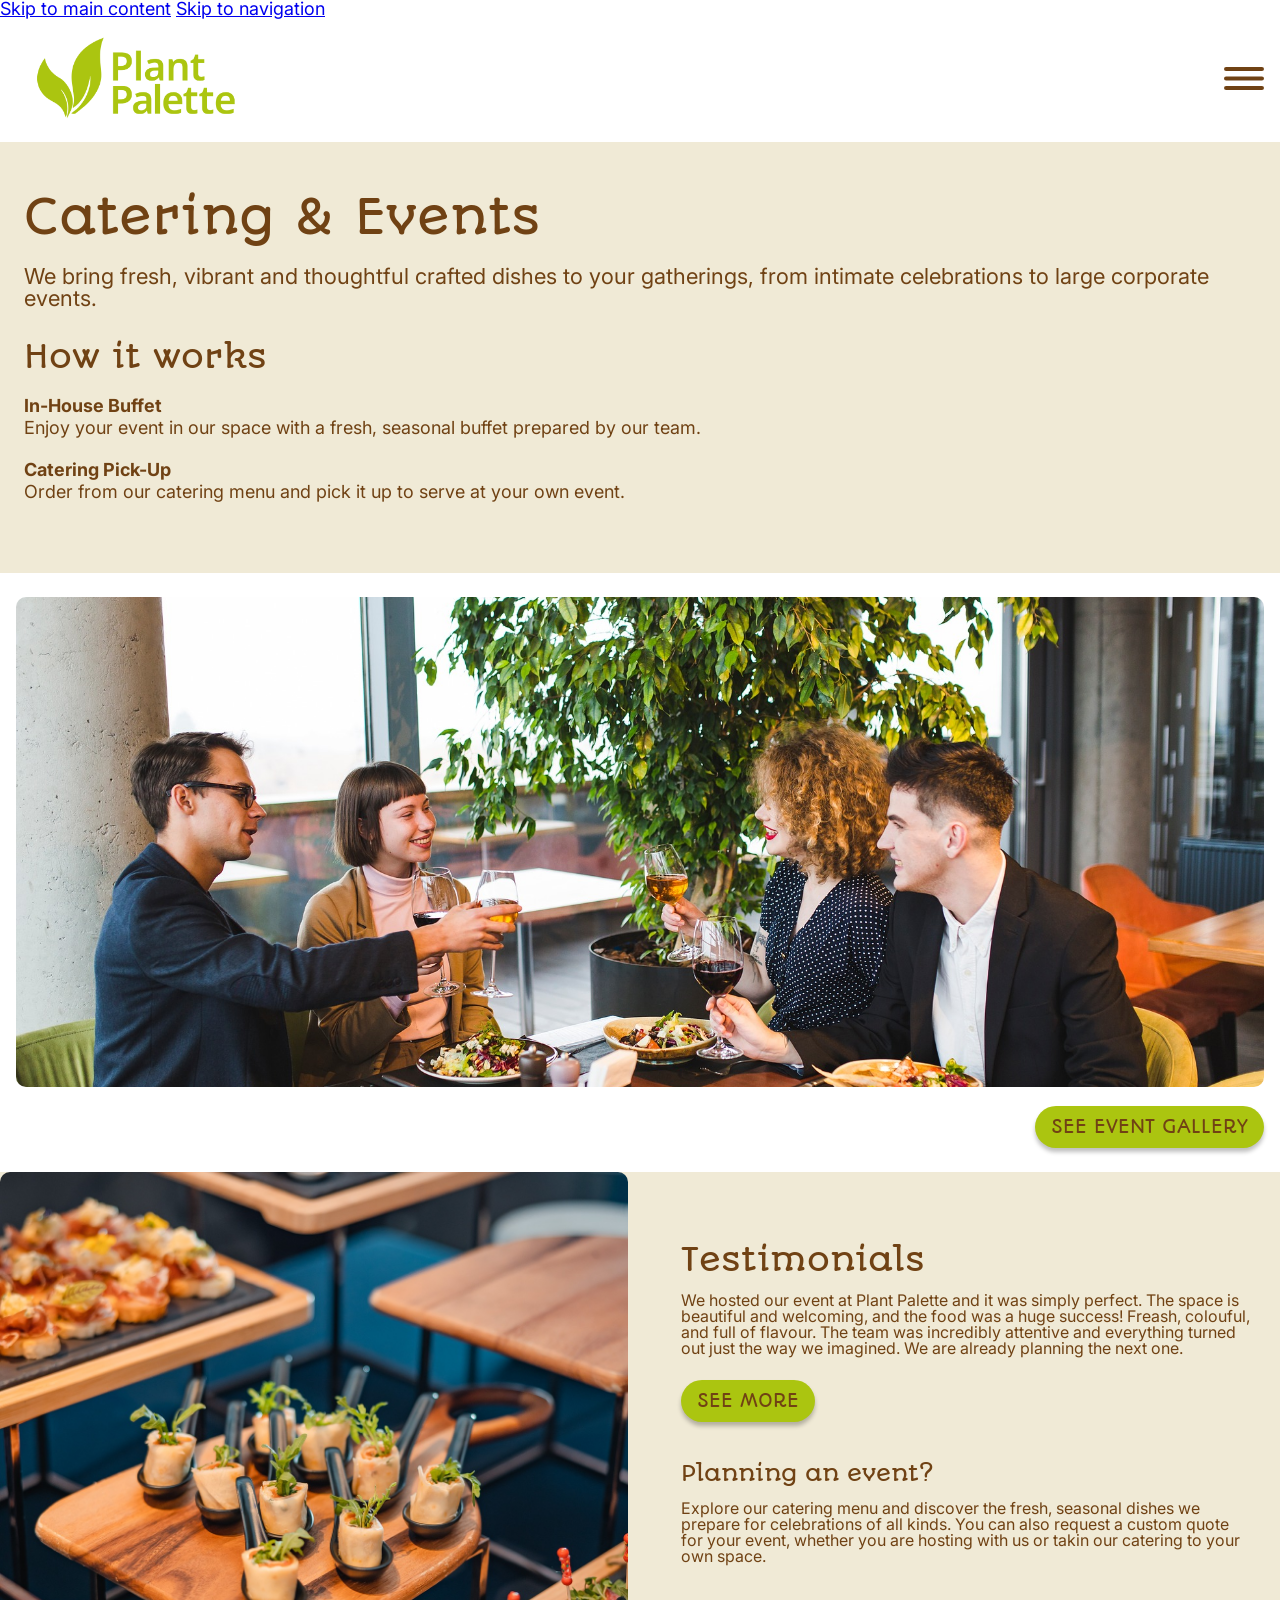
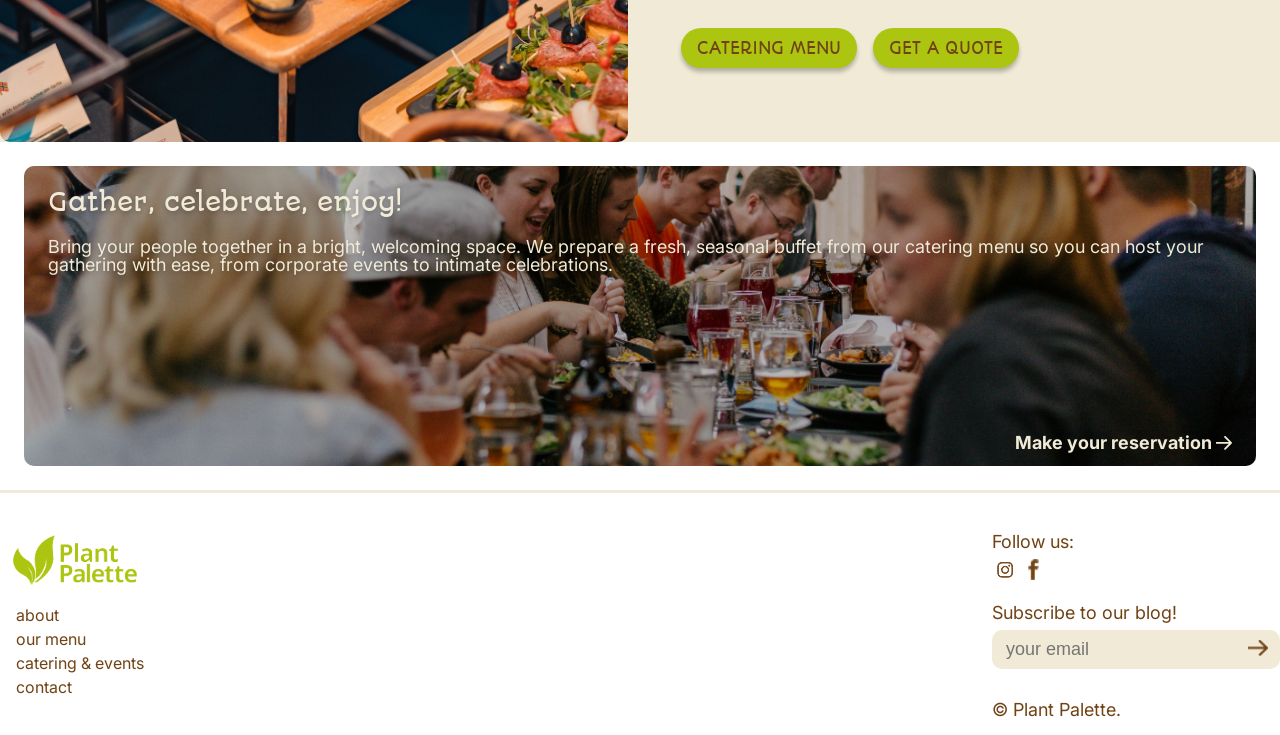
==== commit 21bf3aaf: "Acessibility using skip links, aria roles and schema in the catering & events page" ====
--- a/catering-events.html
+++ b/catering-events.html
@@ -15,6 +15,10 @@
     <title>Catering & Events Page</title>
 </head>
 <body>
+    <!-- Adding Skip Links -->
+    <a href="#main-content" class="skip-link">Skip to main content</a>
+    <a href="#site-navigation" class="skip-link">Skip to navigation</a>
+
     <!-- HEADER
      LOGO + HAMBURGUER + LINE SECTION DIVIDER 
      I copied and pasted the same header from the other pages -->
@@ -39,7 +43,7 @@
         </div>
 
             <!-- MENU MOBILE -->
-             <nav class="mobile-nav">
+             <nav class="mobile-nav" id="site-navigation" role="navigation">
                 <!-- X ICON to close the dropdown that I opened using the hamburguer -->
                  <label for="dropdown-box" class="dropdown-close">
                     <img src="assets/icons/x-button.svg" alt="X Button to close the dropdown menu">
@@ -57,8 +61,23 @@
              </nav>
     </header>
 
+    <main id="main-content" role="main">
+        <article itemscope itemtype="https://schema.org/Organization">
+            <meta itemprop="name" content="Plant Palette">
+            <meta itemprop="url" content="https://www.plantpalette.com">
+            <meta itemprop="logo" content="assets/images/logo-plantpalette.png">
+            <meta itemprop="sameAs" content="https://www.instagram.com/">
+            <meta itemprop="sameAs" content="https://www.facebook.com/">
+        </article>
+
+        <article itemscope itemtype="https://schema.org/WebPage">
+            <meta itemprop="name" content="Plant Palette – Catering & Events">
+            <meta itemprop="description" content="Catering services, event hosting, buffet options, testimonials, and event planning at Plant Palette.">
+        </article>
+
     <!-- 1ST SECTION - CATERING & EVENTS/HOW IT WORKS -->
-     <section class="catering-hero">
+     <!-- I do multiple div to divide the things in a way that makes sense for me. The reasoning is always: section to establish the section that I'm working on, then div and class as much as possible to give me the option to stylizing the CSS in specific points -->
+     <section class="catering-hero" role="region" aria-label="Catering introduction">
         <h1 class="catering-title">Catering & Events</h1>
         <p class="catering-intro">
             We bring fresh, vibrant and thoughtful crafted dishes to your gatherings, from intimate celebrations to large corporate events.
@@ -78,13 +97,13 @@
      </section>
 
      <!-- 2nd SECTION - IMAGE + BUTTON EVENT GALLERY -->
-      <section class="event-gallery">
+      <section class="event-gallery" role="region" aria-label="Event gallery">
         <img src="assets/images/catering-events1.jpg" alt="A corporate gathering with four people in a wodden table with plates of food" class="event-gallery-image">
         <a href="#" class="event-gallery-btn">SEE EVENT GALLERY</a>
       </section>
 
       <!-- 3rd SECTION - TESTIMONIALS + PLANNING AN EVENT? -->
-       <section class="event-testimonials">
+       <section class="event-testimonials" role="region" aria-label="Testimonials and event planning">
         <div class="event-testimonials-image-wrapper">
             <img src="assets/images/testimonials-section.jpg" alt="A catering display with wooden table shelfs with finger foods" class="event-testimonials-image">
         </div>
@@ -106,7 +125,8 @@
        </section>
 
        <!-- 4TH SECTION - GATHER, CELEBRATE, ENJOY! -->
-        <section class="gather-section">
+        <!-- I don't have a heading that gives a title for the section exactly so that's why I did aria-label again and not labelledby -->
+        <section class="gather-section" role="region" aria-label="Gather, celebrate, enjoy section">
             <div class="gather-image-wrapper">
                 <img src="assets/images/catering-events3.jpg" alt="A gathering in a big table fill of food and drinks" class="gather-image">
                 <div class="gather-overlay"></div>
@@ -121,9 +141,11 @@
                 </div>
             </div>
         </section>
+        </main>
 
         <!-- FOOTER -->
-        <footer class="footer">
+         <!-- The footer I copied and pasted from the other pages because they're all the same -->
+        <footer class="footer" role="contentinfo">
             <div class="footer-divider"></div> <!-- The line that I created to divide the sections -->
 
             <div class="footer-content">
--- a/css/main.css
+++ b/css/main.css
@@ -714,7 +714,6 @@
 .event-gallery-image {
     width: 100%;
     border-radius: 10px; /* The corner radius I'm using the values that I have on Figma */
-    display: block;
     margin-bottom: 1rem; /* The space between the end of the image and the button */
 }
 
@@ -897,7 +896,7 @@
 .gather-text {
     font-size: var(--fs-body);
     color: var(--beige);
-    margin-bottom: 8rem; /* to adjust the space between the end of the paragraph to the begining of the cta */
+    margin-bottom: 7rem; /* to adjust the space between the end of the paragraph to the begining of the cta */
     text-shadow: 0 2px 5px rgba(0, 0, 0, 0.25); /* To put the drop shadow as I have on Figma, my values are Y = 2, Blur = 5 and Black opacity in 25% */
 }
 
@@ -915,4 +914,388 @@
     width: 1rem;
     height: auto;
     display: inline-block;
+}
+
+/****************
+ MEDIA QUERIES
+*****************/
+/* TABLET */
+@media (min-width: 768px) {
+
+    /* Adjusting the sizes of the fonts */
+    :root {
+        --fs-h1: 1.5rem;
+        --fs-h2: 1.2rem;
+        --fs-h3: 1rem;
+        --fs-h4: 1rem;
+        --fs-body: 1.125rem;
+        --fs-body-small: 0.8rem;
+    }
+
+    /********************
+          HOME PAGE
+    *********************/
+    .hero img {
+        height: 320px; /* reducing the size of the image */
+    }
+
+    .hero-buttons {
+        flex-direction: row; /* Buttons in the same row, one beside the other*/
+        gap: 1.5rem;
+    }
+
+    .btn-menu,
+    .btn-catering { /* adjusting the buttons to fit the content to don't fill the whole width */
+        width: auto;
+        padding: 0.75rem 1.5rem;
+        font-size: var(--fs-button);
+    }
+
+    .hero-content h1 {
+    white-space: nowrap; /* To the h1 don't broke in more than one line */
+    margin-top: 4rem;
+}
+
+    .hero-content p {
+    white-space: nowrap; /* To maintain the paragraph in the same line */
+    margin-bottom: 2.5rem; /* space between end of paragraph to the buttons */
+}
+
+/* 2nd section: 2 columns */
+/* 1st column - events */
+    .events-about-wrapper {
+        display: grid;
+        grid-template-columns: 1fr 1fr;
+        gap: 2rem;
+    }
+
+    .events-section { /* This means like pick all of the direct child and put in the 1st column of the grid, so all of the elements inside of .events-section will occupy the 1st column */
+        grid-column: 1;
+    }
+
+    /* Adjusting the images to stay beside each other */
+    .events-images {
+        display: flex;
+        gap: 1rem;
+    }
+
+    .events-images img {
+        width: 50%;
+        aspect-ratio: 1; /* make the images as a square size */
+        object-fit: cover;
+        border-radius: 10px;
+    }
+
+    .events-btn-wrapper {
+        text-align: center; /* align the button in the middle of the two images */
+    }
+
+    /* 2nd column - about section */
+    .about-section {
+        grid-column: 2;
+        align-self: start;
+    }
+
+    .about-text{
+        font-size: var(--fs-body-small);
+    }
+
+    /********************
+          MENU PAGE
+    *********************/
+    /* Adjusting icons in the same line */
+    .menu-icons-row {
+        display: flex;
+        flex-direction: row; /* to put them in a row */
+        gap: 1.5rem; /* space between each icon and their labels */
+    }
+
+    /* Adjusting the Cards */
+    .menu-cards {
+        display: grid; /* Creating the 2 columns with the same size for the cards section */
+        grid-template-columns: 1fr 1fr; 
+        gap: 0.5rem; 
+    }
+
+    .menu-card:nth-child(3),
+    .menu-card:nth-child(4) {
+        display: none; /* To hide Card 3 and 4 because they're not in my Figma design for tablet */
+    }
+
+    .menu-card { /* without this, the text comes to the left, so I did this to organize the box as a vertical rectangle with the image in the top, and the text below after the image */
+        display: flex; /* adjusting them in the same line */
+        flex-direction: column;
+        border-radius: 10px;
+    }
+
+    .menu-card-image-wrapper { /* The size of the image inside the card */
+        width: 100%;
+        height: 220px;
+        overflow: hidden;
+        border-radius: 10px;
+    }
+
+    .menu-card-image { /* fitting the images in the boxes properly */
+        width: 100%;
+        height: 100%;
+        object-fit: cover;
+    }
+
+    .menu-card-description{ /* Refining the spaces between text, and adjusting the font-size according which is more similar to Figma design */
+        margin-bottom: 1rem;
+        margin-top: 1rem;
+        line-height: 1.2;
+        font-size: var(--fs-body-small);
+    }
+
+    /****************************
+          CATERING & EVENTS PAGE
+    *****************************/
+    .catering-title{
+        font-size: var(--fs-h1); /* I think this way that I use to adjust the sizes or margin before is kind amateur but that's how I feel in Web Design honestly, so I prefer to follow in a way thats is easier to my understanding process than trying to challenging myself doing things in a risky way, and also I don't think this a moment to take risk */
+    }
+
+    .event-testimonials-image{
+        width: 100%; /* increasing the size of the image in testimonials to make more similar to the Figma Design */
+        height: 570px; /* same as my Figma */
+        object-fit: cover;
+        border-radius: 10px;
+    }
+
+    .event-planning-text{
+        margin-bottom: 4rem; /* adjusting the space after this paragraph to push the buttons a little bit down */
+    }
+
+
+    .event-testimonials {
+        height: 570px; /* same height of the image */
+    }
+
+    /* From here there were things that I figure it out on Desktop Media Query, so I just copied and pasted what it works better from there to here
+    Starting here */
+    .event-planning-btn1,
+    .event-planning-btn2 {
+    padding: 0.75rem 1rem; /* the size of the button */
+    line-height: 1; /* remove the extra space in the button */
+    white-space: nowrap; /* disable the broken line */
+    font-size: 16px;
+    }   
+
+    .event-testimonials-content{
+        background-color: transparent;
+    }
+    /* And finishing here
+    Which was basically the size of the beige box, the extra background-colour in the content (you're gonna see a massive explanation on Desktop Media Query in this part (becuse I did this on Desktop first) I "removed", I fixed some buttons weird layout and the size of the image according to the exact valu on Figma and I think it was it */
+
+    /* Adjusting the size of the image and the sizes of the fonts and the space between these elements */
+    .gather-image{
+        width: 100%;
+        height: 300px;
+        object-fit: cover;
+    }
+
+    .gather-title{
+        font-size: var(--fs-h1);
+    }
+
+    .gather-text{
+        margin-bottom: 8rem;
+    }
+
+    .gather-cta{
+        font-size: var(--fs-body);
+    }
+}
+
+/* DESKTOP */
+/* My tablet and desktop are kind similar to each other so the changes will be a little subtle, just some font-sizes, maybe margins, and some grid or flex to adjus the layout. But I don't would be a lot */
+@media (min-width: 1024px) {
+    /********************
+          HOME PAGE
+    *********************/
+    /* Adjusting manually the font sizes according what I have on Figma for Desktop */
+    .hero-content h1 {
+    font-size: 36px; /* I'm using px right now because I was so confusing with rem and I was barely seeing the difference properly. For tablet it was okay, but for desktop I was afradi to stay out of proporcional */
+    }
+
+    .hero-content p {
+    font-size: 22px;
+    }
+
+    .events-about-wrapper {
+    /* I did grid to make sure they'll be in two columns identically, where 1st is events on the left, and about on the right */
+    display: grid;
+    grid-template-columns: 1fr 1fr;
+    gap: 3rem; /* space between the 2 columns */
+    padding: 1.5rem 1rem; /* the space around the section (left, right, top, bottom */
+    align-items: start; /* to put columns to start in the begnning of the sections */
+    }
+
+    .events-section { /* This organizes the section in 2 equal columns to text goes to the left and images to the right */
+    display: grid;
+    grid-template-columns: 1fr 1fr; 
+    gap: 2rem; 
+    align-items: start; 
+    }
+
+    .events-text-wrapper { /* I did this wrapper to put all the text in the same "box" to adjusting them properly, baise without this one of the paragraphs were floating in the wrong spot */
+    display: flex;
+    flex-direction: column;
+    gap: 1rem;
+    }
+
+    .events-images { /* This puts the images one after another, not beside each other */
+    display: flex;
+    flex-direction: column;
+    gap: 1rem;
+    margin: 0; /* remove o margin-bottom do mobile */
+    }
+
+    .events-images img { /* I did the height manually according to what I have on Figma */
+    width: 100%; /* I tried the width same as my Figma but it was a lot of empty space between sections so I preferred to put 100% to fill the empty space and make things looks nicer even it's not exactly same as my Figma prototypes, because I just realized doing this assignment that are 2 options: either I don't have the enough knowledge to make things exactly the same or the way that I did on Figma it's not what happens in the reality of the industry - at least was my first time in a foundation class, so I'm in the learning process still */
+    height: 188px; 
+    object-fit: cover;
+    border-radius: 10px;
+    }
+
+    .events-btn-wrapper {
+    text-align: left;
+    margin-top: 1rem;
+    }
+
+    .about-box { /* This is to create 2 columns on my box, to put the image in one side and the text in the other */
+    display: grid; 
+    grid-template-columns: 1fr 1fr; 
+    gap: 2rem; 
+    padding: 1.5rem; 
+    border-radius: 10px; 
+    }
+
+    .about-image {
+    /* The sizes was based on my Figma design */
+    width: 362px;
+    height: 396px; 
+    object-fit: cover; /* maintain the crop based on the sizes that I chose */
+    border-radius: 10px;
+    margin: 0; /* remove o margin-bottom do mobile */
+    }
+
+    .about-text {
+    font-size: 16px; 
+    line-height: 1.5;
+    margin-bottom: 1.5rem;
+    }
+
+    /********************
+          MENU PAGE
+    *********************/
+    .menu-cards {
+    display: grid;
+    grid-template-columns: repeat(3, 1fr); /* 3 euqal columns */
+    gap: 2rem; /* the space between the cards */
+    max-width: 1200px; /* largura máxima para não ficar esticado demais */
+    margin: 0 auto; /* centraliza o grid na página */
+    padding: 1.5rem 1rem; /* respiro lateral */
+}
+
+    .menu-card:nth-child(3) { /* On tablet I hidden the 3rd card, so now I have to turn it back that's why I did flex because it was the display that I used before, my .menu-cards are flex above */
+    display: flex;
+}
+
+    .menu-card:nth-child(4) { /* To keep the 4th invisible */
+    display: none;
+}
+
+    .menu-section {
+    max-width: 1200px; /* To make the title start together to the cards */
+    margin: 0 auto; /* To put the title and icons strating same as the cards */
+    margin-top: 2rem; /* I did this to create some space for the smal "BOWL" word that I have after the hero image, because without this it was too together */
+}
+
+/**************************
+    CATERING & EVETS PAGE
+***************************/
+.catering-title{
+    font-size: 48px; /* I did manually to put the same size that I have on Figma because at this point rem's became so confusing to me */
+}
+
+.catering-intro{
+    font-size: 22px;
+}
+
+.catering-subtitle{
+    font-size: 32px;
+}
+
+.catering-option{
+    font-size: 22px;
+}
+
+.event-gallery {
+    max-width: 1382px; /* I just found this value in the Dev Mode on Figma by selecting my image */
+    margin: 0 auto; /* to center the image in the page */
+}
+
+.event-gallery-image {
+    width: 100%; /* to fill the container */
+    height: 490px; /* same as my Figma */
+    object-fit: cover; /* to crop in a tidy way */
+    border-radius: 10px; /* same as the conerner radius that I have in almost everything on my design */
+}
+
+.event-testimonials-content {
+    max-width: 570px; /* I just did the same value that I have for the image */
+    margin-left: auto; /* push far from the image */
+    margin-right: auto; /* maintain center */
+    padding: 3rem 0; /* some space which increase the size of the fonts aperently make things looks a little bit proporcional */
+    text-align: left; /* align to the left */
+    display: flex;
+    flex-direction: column;
+}
+
+.event-testimonials-title{
+    font-size: 32px;
+}
+
+.event-testimonials-text{
+    font-size: 16px;
+}
+
+.event-planning-title{
+    font-size: 22px;
+}
+
+.event-planning-text{
+    font-size: 16px;
+}
+
+.event-planning-btn1,
+.event-planning-btn2 {
+    padding: 0.75rem 1rem; /* the size of the button */
+    line-height: 1; /* remove the extra space in the button */
+    white-space: nowrap; /* disable the broken line */
+    font-size: 16px;
+}
+
+.event-testimonials-image {
+    width: 100%;
+    height: 570px; /* same as my Figma */
+    object-fit: cover;
+    border-radius: 10px;
+}
+
+.event-testimonials {
+    height: 570px; /* same height of the image */
+}
+
+.event-testimonials-content {
+    background-color: transparent;
+    /* - Text written in Portuguese and translated using Google Translate because it was a very specific line of reasoning that's too much for my level of English hahaha -
+    What happened here was the following:
+    I needed to do this on Mobile (.event-testimonials-content background-color: var(--beige);) because for some reason I don't know, my beige box wasn't ending where the text ended; the text kept going outside the beige box. So I had the idea to also put a beige box behind the text, even knowing that one box would overlap the other. It was the way I found to solve it, and since I did this a few days ago, I don't remember the reasoning exactly anymore, because there comes a point where I start trial and error, testing, and seeing what works. So, when I got to the Desktop Media Query part, there was a leftover bit of that beige as the background color of the content. So for the desktop, I tried a few things before adding a transparent background (which is what solved the problem), like making the background white, or setting its height to the same as the image (570px), but the only thing that worked was the transparent background, thank goodness lol. That's why I made that choice, just explaining my thought process. I hope it makes sense :) */
+}
+
+.gather-text{
+        margin-bottom: 10rem; /* adjusting manually the location of "make your reservation */
+    }
 }
